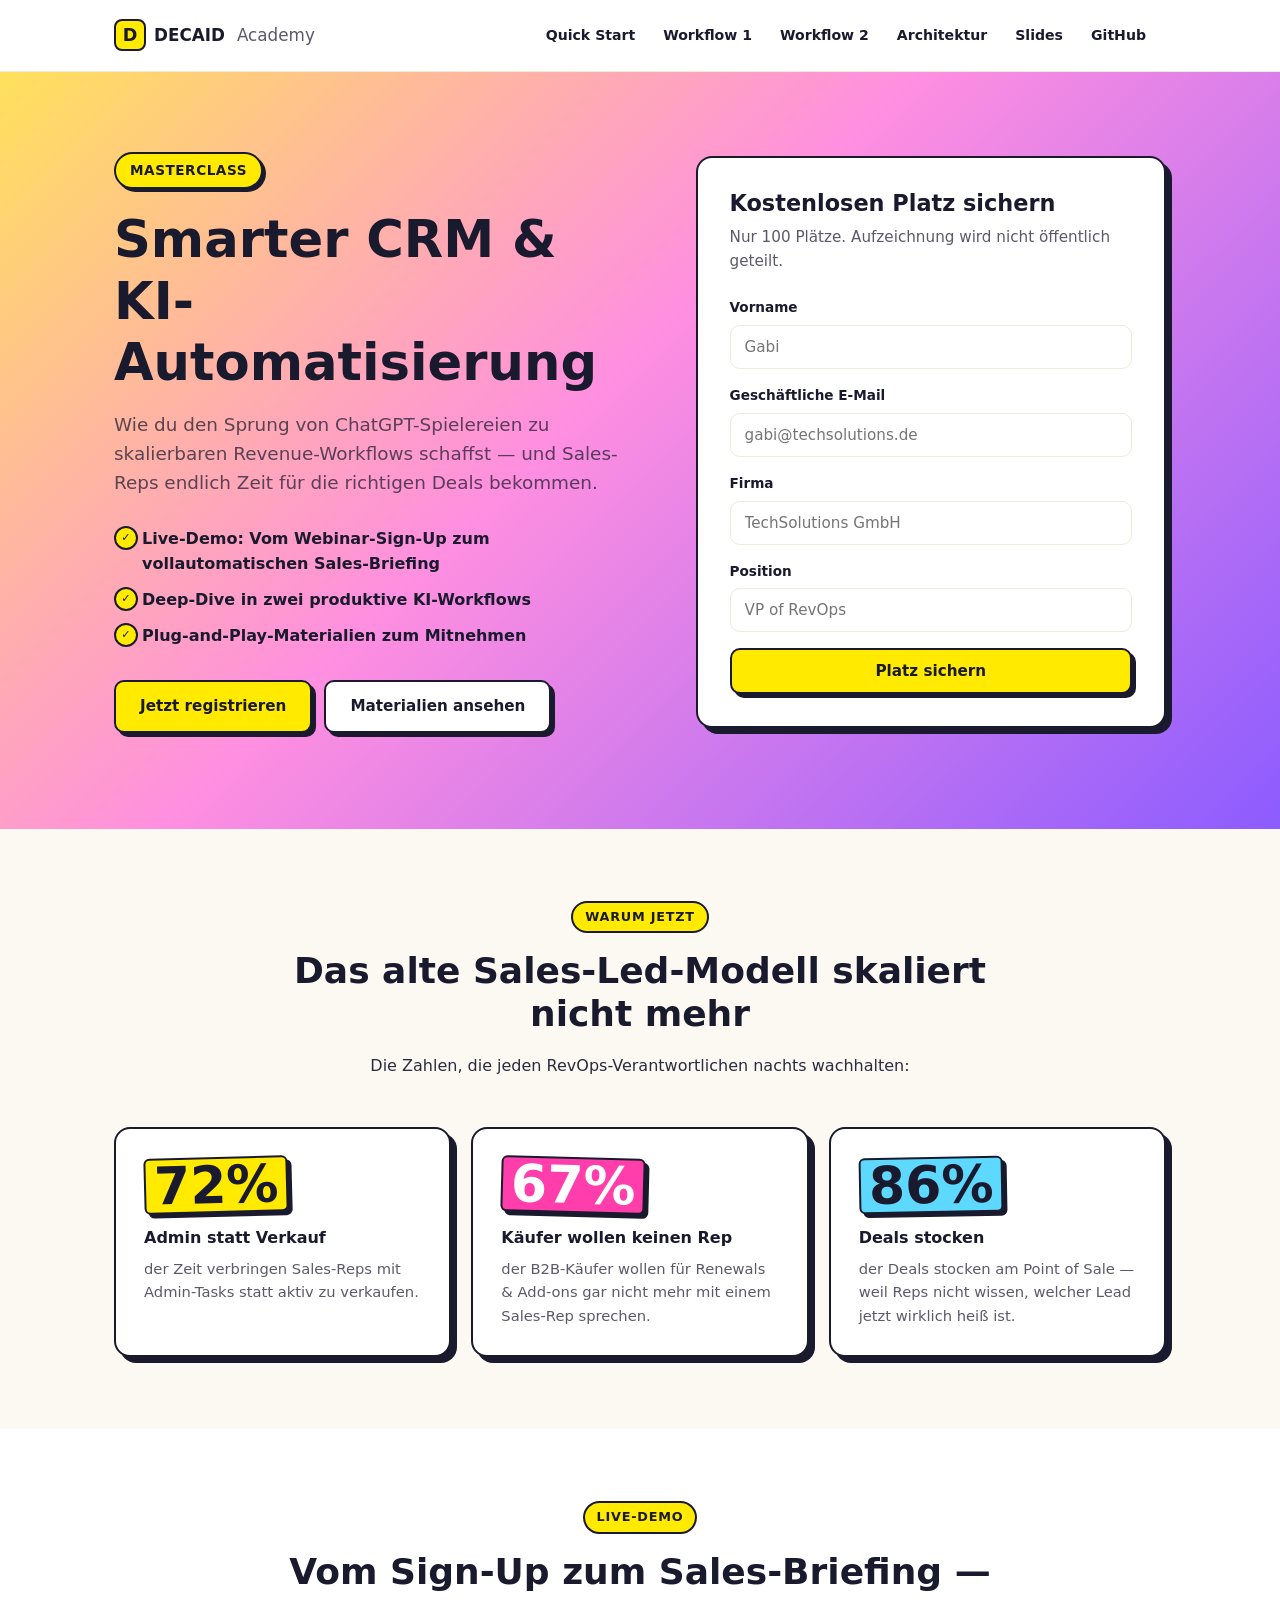
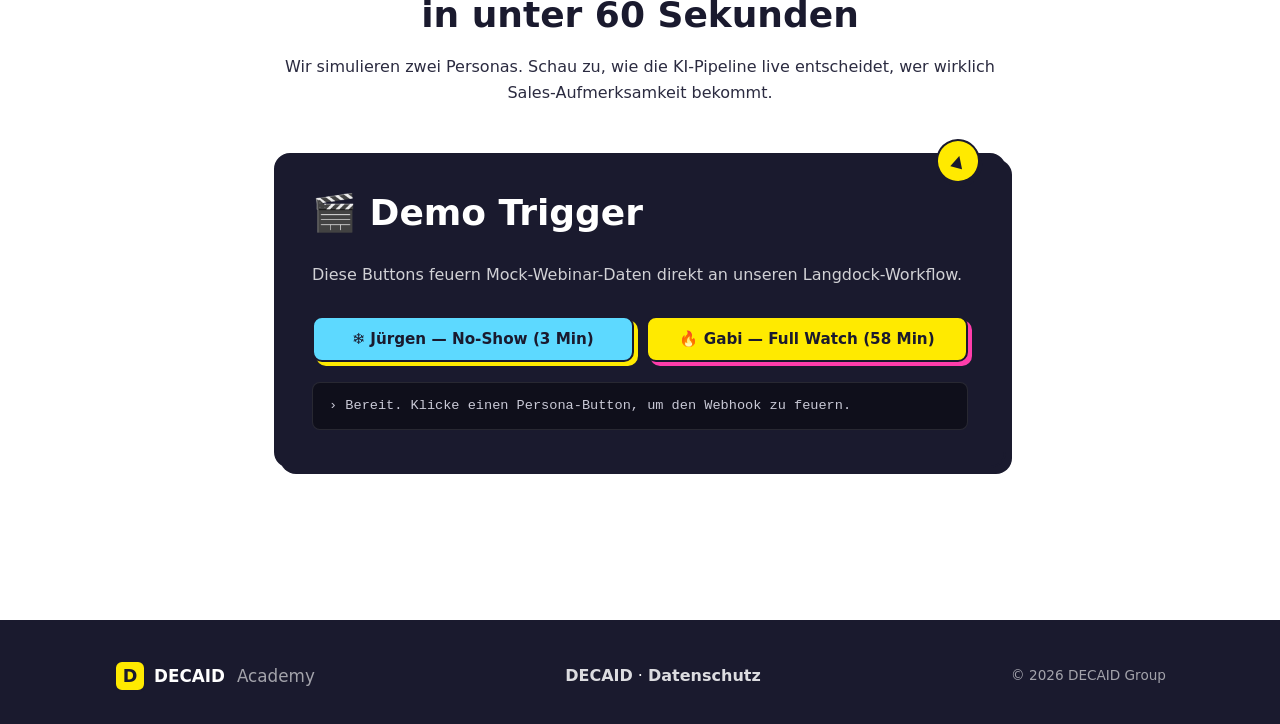
==== index.html @ 92600dfd "revert: simple alert() for registration buttons, drop modal Das aufgeblähte Demo-Disclaimer-Modal wa" ====
<!DOCTYPE html>
<html lang="de">
<head>
  <meta charset="UTF-8" />
  <meta name="viewport" content="width=device-width, initial-scale=1.0" />
  <title>Smarter CRM & KI-Automatisierung — Masterclass · DECAID Academy</title>
  <meta name="description" content="Live-Masterclass: Wie KI-gestützte CRM-Automatisierung Sales-Teams nur die wirklich qualifizierten Enterprise-Deals serviert — inklusive automatischer Deep-Research." />
  <link rel="icon" type="image/png" href="assets/logo.png" />
  <link rel="stylesheet" href="assets/styles.css" />
</head>
<body>

  <!-- ── Header ── -->
  <header class="site-header">
    <div class="container site-header__inner">
      <a href="#top" class="tenant-logo" style="text-decoration:none;">
        <div class="tenant-logo-icon">D</div>
        <span class="tenant-logo-text">DECAID</span>
        <span class="tenant-logo-accent">Academy</span>
      </a>

      <nav class="site-nav" aria-label="Materialien">
        <ul class="site-nav__list">
          <li><a href="materials/quick-start.html">Quick Start</a></li>
          <li><a href="materials/workflow1-lead-triage.html">Workflow 1</a></li>
          <li><a href="materials/workflow2-battle-cards.html">Workflow 2</a></li>
          <li><a href="materials/architecture.html">Architektur</a></li>
          <li><a href="slides/">Slides</a></li>
          <li><a href="https://github.com/floriandecaid/decaid-academy-masterclass-smart-crm-demo-florian-202605" target="_blank" rel="noopener">GitHub</a></li>
        </ul>
      </nav>

      <button class="site-nav__toggle" id="navToggle" aria-label="Menü öffnen" aria-expanded="false" aria-controls="mobileNav">
        <span></span><span></span><span></span>
      </button>
    </div>

    <div class="mobile-nav" id="mobileNav" aria-hidden="true">
      <ul>
        <li><a href="materials/quick-start.html">Quick Start</a></li>
        <li><a href="materials/workflow1-lead-triage.html">Workflow 1 — Web Research &amp; Routing</a></li>
        <li><a href="materials/workflow2-battle-cards.html">Workflow 2 — Battle Cards</a></li>
        <li><a href="materials/architecture.html">Architektur</a></li>
        <li><a href="slides/">Slides der Masterclass</a></li>
        <li><a href="https://github.com/floriandecaid/decaid-academy-masterclass-smart-crm-demo-florian-202605" target="_blank" rel="noopener">GitHub Repo</a></li>
      </ul>
    </div>
  </header>

  <a id="top"></a>

  <!-- ── Hero / Registration ── -->
  <section class="hero">
    <div class="container hero__inner">

      <div class="hero__content">
        <span class="hero__eyebrow">Masterclass</span>
        <h1 class="hero__title">Smarter CRM &amp; KI-Automatisierung</h1>
        <p class="hero__subtitle">
          Wie du den Sprung von ChatGPT-Spielereien zu skalierbaren Revenue-Workflows schaffst — und Sales-Reps endlich Zeit für die richtigen Deals bekommen.
        </p>
        <ul class="hero__bullets">
          <li>Live-Demo: Vom Webinar-Sign-Up zum vollautomatischen Sales-Briefing</li>
          <li>Deep-Dive in zwei produktive KI-Workflows</li>
          <li>Plug-and-Play-Materialien zum Mitnehmen</li>
        </ul>
        <div style="display:flex; gap:12px; flex-wrap:wrap;">
          <a href="#registration" class="btn btn--primary" id="heroRegisterBtn">Jetzt registrieren</a>
          <a href="materials/quick-start.html" class="btn btn--ghost">Materialien ansehen</a>
        </div>
      </div>

      <!-- ── Registration Form ── -->
      <div class="form-card" id="registration">
        <h2>Kostenlosen Platz sichern</h2>
        <p class="form-card__intro">Nur 100 Plätze. Aufzeichnung wird nicht öffentlich geteilt.</p>

        <form id="registrationForm" autocomplete="on" novalidate>
          <div class="form-row">
            <label for="firstname">Vorname</label>
            <input type="text" id="firstname" name="firstname" required placeholder="Gabi" />
          </div>
          <div class="form-row">
            <label for="email">Geschäftliche E-Mail</label>
            <input type="email" id="email" name="email" required placeholder="gabi@techsolutions.de" />
          </div>
          <div class="form-row">
            <label for="company_name">Firma</label>
            <input type="text" id="company_name" name="company_name" required placeholder="TechSolutions GmbH" />
          </div>
          <div class="form-row">
            <label for="jobtitle">Position</label>
            <input type="text" id="jobtitle" name="jobtitle" required placeholder="VP of RevOps" />
          </div>

          <button type="submit" class="btn btn--primary btn--block">Platz sichern</button>
        </form>
      </div>

    </div>
  </section>

  <!-- ── Stats / Pain Section ── -->
  <section class="section section--alt">
    <div class="container">
      <div class="section__title-block">
        <span class="section__eyebrow">Warum jetzt</span>
        <h2>Das alte Sales-Led-Modell skaliert nicht mehr</h2>
        <p>Die Zahlen, die jeden RevOps-Verantwortlichen nachts wachhalten:</p>
      </div>

      <div class="stat-grid">
        <div class="stat-card">
          <div class="stat-card__num">72%</div>
          <div class="stat-card__label">Admin statt Verkauf</div>
          <div class="stat-card__desc">der Zeit verbringen Sales-Reps mit Admin-Tasks statt aktiv zu verkaufen.</div>
        </div>
        <div class="stat-card">
          <div class="stat-card__num">67%</div>
          <div class="stat-card__label">Käufer wollen keinen Rep</div>
          <div class="stat-card__desc">der B2B-Käufer wollen für Renewals &amp; Add-ons gar nicht mehr mit einem Sales-Rep sprechen.</div>
        </div>
        <div class="stat-card">
          <div class="stat-card__num">86%</div>
          <div class="stat-card__label">Deals stocken</div>
          <div class="stat-card__desc">der Deals stocken am Point of Sale — weil Reps nicht wissen, welcher Lead jetzt wirklich heiß ist.</div>
        </div>
      </div>
    </div>
  </section>

  <!-- ── Demo Control Panel (für Bühne) ── -->
  <section class="section">
    <div class="container container--narrow">
      <div class="section__title-block">
        <span class="section__eyebrow">Live-Demo</span>
        <h2>Vom Sign-Up zum Sales-Briefing — in unter 60 Sekunden</h2>
        <p>Wir simulieren zwei Personas. Schau zu, wie die KI-Pipeline live entscheidet, wer wirklich Sales-Aufmerksamkeit bekommt.</p>
      </div>

      <div class="demo-panel" id="demoPanel">
        <h2>🎬 Demo Trigger</h2>
        <p>Diese Buttons feuern Mock-Webinar-Daten direkt an unseren Langdock-Workflow.</p>

        <div class="demo-panel__buttons">
          <button class="btn btn--demo-cold" data-persona="juergen" type="button">
            ❄️ Jürgen — No-Show (3 Min)
          </button>
          <button class="btn btn--demo-hot" data-persona="gabi" type="button">
            🔥 Gabi — Full Watch (58 Min)
          </button>
        </div>

        <div class="demo-status" id="demoStatus">› Bereit. Klicke einen Persona-Button, um den Webhook zu feuern.</div>
      </div>
    </div>
  </section>

  <!-- ── Footer ── -->
  <footer class="site-footer">
    <div class="container site-footer__inner">
      <div class="tenant-logo">
        <div class="tenant-logo-icon">D</div>
        <span class="tenant-logo-text" style="color:#fff;">DECAID</span>
        <span class="tenant-logo-accent" style="color:rgba(255,255,255,0.6);">Academy</span>
      </div>
      <div>
        <a href="https://decaid.ai" target="_blank" rel="noopener">DECAID</a> ·
        <a href="https://decaid.ai/datenschutz" target="_blank" rel="noopener">Datenschutz</a>
      </div>
      <div class="site-footer__legal">© 2026 DECAID Group</div>
    </div>
  </footer>

  <script>
    /* ── Mobile Nav Toggle ──────────────────────────────────── */
    (() => {
      const toggle = document.getElementById('navToggle');
      const drawer = document.getElementById('mobileNav');
      if (!toggle || !drawer) return;
      toggle.addEventListener('click', () => {
        const open = toggle.getAttribute('aria-expanded') === 'true';
        toggle.setAttribute('aria-expanded', String(!open));
        drawer.setAttribute('data-open', String(!open));
        drawer.setAttribute('aria-hidden', String(open));
      });
      drawer.querySelectorAll('a').forEach(a => a.addEventListener('click', () => {
        toggle.setAttribute('aria-expanded', 'false');
        drawer.setAttribute('data-open', 'false');
        drawer.setAttribute('aria-hidden', 'true');
      }));
    })();

    /* ────────────────────────────────────────────────────────────
     * Konfiguration — vor dem Webinar setzen.
     * ──────────────────────────────────────────────────────────── */
    const LANGDOCK_WEBHOOK_URL = "<YOUR_LANGDOCK_WEBHOOK_URL>";

    /* ────────────────────────────────────────────────────────────
     * Mock-Personas für die Live-Demo.
     * Bewusst fiktiv. Gerolsteiner als googlebare Demo-Firma.
     * ──────────────────────────────────────────────────────────── */
    /* Achtung: keine Revenue im Form-Submit. Das Webinar-Tool kennt nur
       Vorname/Email/Firma/Position + Watch-Time vom Streaming. Revenue,
       News und strategische Themen ergänzt die Web-Search-KI im Workflow. */
    const personas = {
      juergen: {
        event: "webinar_engagement_update",
        lead: {
          firstname: "Jürgen",
          lastname: "Müller",
          email: "juergen.mueller@kleinhandel-mueller.example",
          company_name: "Kleinhandel Müller GmbH",
          jobtitle: "Geschäftsführer",
          webinar_watch_time_minutes: 3
        }
      },
      gabi: {
        event: "webinar_engagement_update",
        lead: {
          firstname: "Gabi",
          lastname: "Schneider",
          email: "g.schneider@gerolsteiner.example",
          company_name: "Gerolsteiner Brunnen GmbH & Co. KG",
          jobtitle: "VP of RevOps",
          webinar_watch_time_minutes: 58
        }
      }
    };

    const statusEl = document.getElementById("demoStatus");

    function setStatus(text, variant) {
      const cls = variant ? ` class="${variant}"` : "";
      statusEl.innerHTML = `<span${cls}>${text}</span>`;
    }

    async function firePersona(personaKey) {
      const payload = personas[personaKey];
      if (!payload) return;

      if (LANGDOCK_WEBHOOK_URL.startsWith("<")) {
        setStatus(
          `⚠️  Kein Webhook konfiguriert.\n` +
          `Würde senden:\n${JSON.stringify(payload, null, 2)}`,
          "err"
        );
        return;
      }

      setStatus(`› Sende ${payload.lead.firstname} (${payload.lead.webinar_watch_time_minutes} Min) an Langdock…`, "info");

      try {
        const res = await fetch(LANGDOCK_WEBHOOK_URL, {
          method: "POST",
          headers: { "Content-Type": "application/json" },
          body: JSON.stringify(payload)
        });
        if (!res.ok) throw new Error(`HTTP ${res.status}`);
        setStatus(
          `✓ ${payload.lead.firstname} (${payload.lead.company_name}) erfolgreich gesendet.\n` +
          `Watch Time: ${payload.lead.webinar_watch_time_minutes} Min · Revenue & News holt die KI selbst\n` +
          `→ Langdock-Workflow läuft. E-Mail folgt in 20–60 Sek.`,
          "ok"
        );
      } catch (err) {
        setStatus(`✗ Fehler: ${err.message}`, "err");
      }
    }

    document.querySelectorAll("[data-persona]").forEach(btn => {
      btn.addEventListener("click", () => firePersona(btn.dataset.persona));
    });

    /* Registration: Demo-Hinweis. Beide Trigger ("Jetzt registrieren"
       im Hero + "Platz sichern" im Form) zeigen denselben Hinweis. */
    function showRegistrationDemoNotice(firstname) {
      alert(
        `Danke, ${firstname || "Friend"}!\n\n` +
        `Diese Seite ist die Demo-Landingpage für die DECAID Academy Masterclass.\n` +
        `In einer echten Implementation würden deine Daten jetzt direkt an Langdock fließen.`
      );
    }

    document.getElementById("heroRegisterBtn").addEventListener("click", (e) => {
      e.preventDefault();
      showRegistrationDemoNotice();
    });

    document.getElementById("registrationForm").addEventListener("submit", (e) => {
      e.preventDefault();
      const data = Object.fromEntries(new FormData(e.target).entries());
      showRegistrationDemoNotice(data.firstname);
    });
  </script>

</body>
</html>
---- assets/styles.css ----
/* DECAID Academy — shared styles for landing, slides, materials */

:root {
  /* DECAID Academy — yellow-led, retro-pop palette */
  --decaid-primary: #FFEA00;            /* Academy yellow */
  --decaid-primary-hover: #E6D200;
  --decaid-primary-ink: #1A1A2E;        /* Text auf Gelb (Gelb darf nie auf Weiß stehen ohne Outline!) */
  --decaid-primary-light: #FFFAD1;
  --decaid-accent-magenta: #FF3DAB;
  --decaid-accent-violet:  #8C5CFF;
  --decaid-accent-cyan:    #5DD9FF;
  --decaid-ink: #1A1A2E;
  --decaid-ink-body: #2B2B40;
  --decaid-ink-muted: rgba(26, 26, 46, 0.72);
  --decaid-surface: #FFFFFF;
  --decaid-surface-alt: #FBF9F2;        /* leicht warm getönt, statt blau-grau */
  --decaid-border: #EEEAD8;
  --decaid-footer-bg: #1A1A2E;
  --decaid-footer-text: #FFFFFF;
  --decaid-hero-grad: linear-gradient(135deg, #FFE15B 0%, #FF8FE0 45%, #8C5CFF 100%);
  --decaid-radius-card: 16px;
  --decaid-radius-button: 10px;
  --decaid-shadow-card: 0 4px 24px rgba(26, 26, 46, 0.08);
  --decaid-shadow-elevated: 0 12px 32px rgba(26, 26, 46, 0.18);
  --decaid-shadow-pop: 6px 6px 0 var(--decaid-ink); /* harte 90s-Kante */
}

@import url('https://api.fontshare.com/v2/css?f[]=satoshi@400,500,600,700,900&display=swap');
@import url('https://fonts.googleapis.com/css2?family=Lato:wght@400;700&display=swap');

* { box-sizing: border-box; }

html {
  scroll-behavior: smooth;
  scroll-padding-top: 88px; /* sticky header höhe + Puffer */
}
html, body {
  margin: 0;
  padding: 0;
  font-family: 'Lato', system-ui, sans-serif;
  color: var(--decaid-ink-body);
  background: var(--decaid-surface);
  -webkit-font-smoothing: antialiased;
  -moz-osx-font-smoothing: grayscale;
  line-height: 1.6;
}

h1, h2, h3, h4, h5, h6 {
  font-family: 'Satoshi', system-ui, sans-serif;
  color: var(--decaid-ink);
  font-weight: 700;
  line-height: 1.2;
  margin: 0 0 0.5em;
}

h1 { font-size: clamp(2rem, 4vw, 3.25rem); font-weight: 900; }
h2 { font-size: clamp(1.5rem, 3vw, 2.25rem); }
h3 { font-size: clamp(1.15rem, 2vw, 1.5rem); }

a { color: var(--decaid-accent-violet); text-decoration: none; font-weight: 600; }
a:hover { color: var(--decaid-accent-magenta); text-decoration: underline; }

p { margin: 0 0 1em; }

code, pre {
  font-family: 'JetBrains Mono', 'SF Mono', Menlo, Consolas, monospace;
  background: var(--decaid-surface-alt);
  border-radius: 8px;
}
code { padding: 2px 6px; font-size: 0.92em; color: var(--decaid-accent-magenta); }
pre { padding: 16px 20px; overflow-x: auto; line-height: 1.5; font-size: 0.9rem; }
pre code { background: transparent; padding: 0; color: inherit; }

/* ── Layout helpers ── */
.container {
  max-width: 1100px;
  margin: 0 auto;
  padding: 0 24px;
}
.container--narrow { max-width: 780px; }

/* ── Header ── */
.site-header {
  background: var(--decaid-surface);
  border-bottom: 1px solid var(--decaid-border);
  padding: 16px 0;
  position: sticky;
  top: 0;
  z-index: 50;
}
.site-header__inner {
  display: flex;
  align-items: center;
  justify-content: space-between;
}
.tenant-logo {
  display: flex;
  align-items: center;
  gap: 8px;
  font-family: 'Satoshi', system-ui, sans-serif;
}
.tenant-logo-icon {
  width: 32px;
  height: 32px;
  border-radius: 8px;
  background: var(--decaid-primary);
  color: var(--decaid-primary-ink);
  border: 2px solid var(--decaid-ink);
  display: flex;
  align-items: center;
  justify-content: center;
  font-weight: 900;
  font-size: 1.1rem;
}
.tenant-logo-text {
  font-weight: 900;
  color: var(--decaid-ink);
  font-size: 1.05rem;
}
.tenant-logo-accent {
  font-weight: 500;
  color: var(--decaid-ink-muted);
  font-size: 1.05rem;
  margin-left: 4px;
}
.header-meta {
  font-size: 0.875rem;
  color: var(--decaid-ink-muted);
}

/* ── Nav (Desktop) ── */
.site-nav {
  margin-left: auto;
  margin-right: 8px;
}
.site-nav__list {
  display: flex;
  gap: 4px;
  list-style: none;
  padding: 0;
  margin: 0;
}
.site-nav__list a {
  display: inline-block;
  padding: 8px 12px;
  font-family: 'Satoshi', system-ui, sans-serif;
  font-weight: 700;
  font-size: 0.88rem;
  color: var(--decaid-ink);
  border-radius: 8px;
  text-decoration: none;
  transition: background 0.15s, color 0.15s;
}
.site-nav__list a:hover {
  background: var(--decaid-primary);
  color: var(--decaid-primary-ink);
  text-decoration: none;
}

/* Hamburger Toggle (mobile only) */
.site-nav__toggle {
  display: none;
  width: 44px;
  height: 44px;
  background: var(--decaid-primary);
  border: 2px solid var(--decaid-ink);
  border-radius: 8px;
  cursor: pointer;
  padding: 0;
  flex-direction: column;
  align-items: center;
  justify-content: center;
  gap: 4px;
  margin-left: auto;
  box-shadow: 3px 3px 0 var(--decaid-ink);
}
.site-nav__toggle span {
  display: block;
  width: 20px;
  height: 2.5px;
  background: var(--decaid-primary-ink);
  border-radius: 2px;
  transition: transform 0.2s, opacity 0.2s;
}
.site-nav__toggle[aria-expanded="true"] span:nth-child(1) {
  transform: translateY(6.5px) rotate(45deg);
}
.site-nav__toggle[aria-expanded="true"] span:nth-child(2) {
  opacity: 0;
}
.site-nav__toggle[aria-expanded="true"] span:nth-child(3) {
  transform: translateY(-6.5px) rotate(-45deg);
}

/* Mobile Nav Drawer */
.mobile-nav {
  display: none;
  background: var(--decaid-surface);
  border-top: 2px solid var(--decaid-ink);
  border-bottom: 2px solid var(--decaid-ink);
  padding: 12px 0;
}
.mobile-nav[data-open="true"] { display: block; }
.mobile-nav ul {
  list-style: none;
  padding: 0 24px;
  margin: 0;
  display: grid;
  gap: 4px;
}
.mobile-nav a {
  display: block;
  padding: 14px 16px;
  font-family: 'Satoshi', system-ui, sans-serif;
  font-weight: 700;
  font-size: 1rem;
  color: var(--decaid-ink);
  text-decoration: none;
  border-radius: 8px;
  border: 2px solid transparent;
}
.mobile-nav a:hover {
  background: var(--decaid-primary);
  color: var(--decaid-primary-ink);
  border-color: var(--decaid-ink);
  text-decoration: none;
}

/* Responsive: hide desktop nav, show hamburger on small screens */
@media (max-width: 880px) {
  .site-nav { display: none; }
  .site-nav__toggle { display: flex; }
  .header-meta { display: none; }
}

/* ── Hero ── */
.hero {
  background: var(--decaid-hero-grad);
  padding: 80px 0 96px;
  position: relative;
  overflow: hidden;
}
.hero__inner {
  display: grid;
  grid-template-columns: 1.1fr 1fr;
  gap: 64px;
  align-items: center;
}
@media (max-width: 880px) {
  .hero__inner { grid-template-columns: 1fr; gap: 40px; }
  .hero { padding: 56px 0 64px; }
}
.hero__eyebrow {
  display: inline-block;
  padding: 6px 14px;
  background: var(--decaid-primary);
  color: var(--decaid-primary-ink);
  border: 2px solid var(--decaid-ink);
  border-radius: 999px;
  font-weight: 800;
  font-size: 0.85rem;
  letter-spacing: 0.04em;
  margin-bottom: 20px;
  text-transform: uppercase;
  box-shadow: 3px 3px 0 var(--decaid-ink);
}
.hero__title { color: var(--decaid-ink); margin-bottom: 16px; }
.hero__subtitle {
  font-size: 1.15rem;
  color: var(--decaid-ink-muted);
  margin-bottom: 28px;
  max-width: 520px;
}
.hero__bullets {
  list-style: none;
  padding: 0;
  margin: 0 0 32px;
  display: grid;
  gap: 10px;
}
.hero__bullets li {
  padding-left: 28px;
  position: relative;
  color: var(--decaid-ink);
  font-weight: 600;
}
.hero__bullets li::before {
  content: "✓";
  position: absolute;
  left: 0;
  top: 0;
  width: 20px;
  height: 20px;
  background: var(--decaid-primary);
  color: var(--decaid-primary-ink);
  border: 2px solid var(--decaid-ink);
  border-radius: 50%;
  font-size: 0.7rem;
  display: flex;
  align-items: center;
  justify-content: center;
  font-weight: 900;
}

/* ── Form Card ── */
.form-card {
  background: var(--decaid-surface);
  border-radius: var(--decaid-radius-card);
  box-shadow: var(--decaid-shadow-pop);
  padding: 32px;
  border: 2.5px solid var(--decaid-ink);
}
.form-card h2 {
  font-size: 1.4rem;
  margin-bottom: 8px;
}
.form-card__intro {
  color: var(--decaid-ink-muted);
  font-size: 0.95rem;
  margin-bottom: 24px;
}
.form-row {
  display: flex;
  flex-direction: column;
  gap: 6px;
  margin-bottom: 16px;
}
.form-row label {
  font-weight: 700;
  font-size: 0.85rem;
  color: var(--decaid-ink);
}
.form-row input,
.form-row select {
  padding: 12px 14px;
  border: 1.5px solid var(--decaid-border);
  border-radius: var(--decaid-radius-button);
  font-family: inherit;
  font-size: 0.95rem;
  background: var(--decaid-surface);
  transition: border-color 0.15s, box-shadow 0.15s;
}
.form-row input:focus,
.form-row select:focus {
  outline: none;
  border-color: var(--decaid-ink);
  box-shadow: 0 0 0 3px var(--decaid-primary);
}

/* ── Buttons ── */
.btn {
  display: inline-flex;
  align-items: center;
  justify-content: center;
  gap: 8px;
  padding: 12px 24px;
  border-radius: var(--decaid-radius-button);
  font-family: 'Satoshi', system-ui, sans-serif;
  font-weight: 700;
  font-size: 0.95rem;
  border: none;
  cursor: pointer;
  text-decoration: none;
  transition: background 0.15s, transform 0.1s, box-shadow 0.15s;
}
.btn--primary {
  background: var(--decaid-primary);
  color: var(--decaid-primary-ink);
  border: 2px solid var(--decaid-ink);
  box-shadow: 4px 4px 0 var(--decaid-ink);
}
.btn--primary:hover {
  background: var(--decaid-primary-hover);
  color: var(--decaid-primary-ink);
  transform: translate(-1px, -1px);
  box-shadow: 5px 5px 0 var(--decaid-ink);
}
.btn--ghost {
  background: var(--decaid-surface);
  color: var(--decaid-ink);
  border: 2px solid var(--decaid-ink);
  box-shadow: 4px 4px 0 var(--decaid-ink);
}
.btn--ghost:hover {
  background: var(--decaid-primary-light);
  color: var(--decaid-ink);
  transform: translate(-1px, -1px);
  box-shadow: 5px 5px 0 var(--decaid-ink);
}
.btn--block { width: 100%; }
.btn:active { transform: translateY(1px); }

/* ── Sections ── */
section.section {
  padding: 72px 0;
}
section.section--alt {
  background: var(--decaid-surface-alt);
}
.section__title-block {
  text-align: center;
  max-width: 720px;
  margin: 0 auto 48px;
}
.section__eyebrow {
  display: inline-block;
  background: var(--decaid-primary);
  color: var(--decaid-primary-ink);
  border: 2px solid var(--decaid-ink);
  padding: 4px 12px;
  border-radius: 999px;
  font-weight: 800;
  font-size: 0.8rem;
  letter-spacing: 0.06em;
  text-transform: uppercase;
  margin-bottom: 16px;
}

/* ── Stat cards ── */
.stat-grid {
  display: grid;
  grid-template-columns: repeat(3, 1fr);
  gap: 20px;
}
@media (max-width: 880px) { .stat-grid { grid-template-columns: 1fr; } }
.stat-card {
  background: var(--decaid-surface);
  border-radius: var(--decaid-radius-card);
  padding: 28px;
  border: 2.5px solid var(--decaid-ink);
  box-shadow: var(--decaid-shadow-pop);
  transition: transform 0.15s, box-shadow 0.15s;
}
.stat-card:hover {
  transform: translate(-2px, -2px);
  box-shadow: 8px 8px 0 var(--decaid-ink);
}
.stat-card__num {
  font-family: 'Satoshi', system-ui, sans-serif;
  font-weight: 900;
  font-size: 3.25rem;
  line-height: 1;
  margin-bottom: 12px;
  display: inline-block;
  padding: 0 8px;
  background: var(--decaid-primary);
  border: 2.5px solid var(--decaid-ink);
  border-radius: 6px;
  color: var(--decaid-primary-ink);
  box-shadow: 4px 4px 0 var(--decaid-ink);
  transform: rotate(-1.5deg);
}
.stat-card:nth-child(2) .stat-card__num { background: var(--decaid-accent-magenta); color: #fff; transform: rotate(1.5deg); }
.stat-card:nth-child(3) .stat-card__num { background: var(--decaid-accent-cyan); color: var(--decaid-ink); transform: rotate(-1deg); }
.stat-card__label {
  font-weight: 800;
  color: var(--decaid-ink);
  margin-bottom: 6px;
}
.stat-card__desc {
  color: var(--decaid-ink-muted);
  font-size: 0.92rem;
}

/* ── Demo control panel (live demo trigger) ── */
.demo-panel {
  background: var(--decaid-ink);
  color: var(--decaid-footer-text);
  border-radius: var(--decaid-radius-card);
  padding: 36px;
  display: grid;
  gap: 20px;
  border: 2.5px solid var(--decaid-ink);
  box-shadow: var(--decaid-shadow-pop);
  position: relative;
}
.demo-panel::before {
  content: "▲";
  position: absolute;
  top: -16px;
  right: 24px;
  background: var(--decaid-primary);
  color: var(--decaid-primary-ink);
  border: 2.5px solid var(--decaid-ink);
  width: 40px;
  height: 40px;
  border-radius: 50%;
  display: flex;
  align-items: center;
  justify-content: center;
  font-weight: 900;
  transform: rotate(15deg);
  box-shadow: 3px 3px 0 var(--decaid-primary-ink);
}
.demo-panel h2 { color: #fff; margin-bottom: 8px; }
.demo-panel p { color: rgba(255,255,255,0.8); margin-bottom: 0; }
.demo-panel__buttons {
  display: grid;
  grid-template-columns: 1fr 1fr;
  gap: 12px;
  margin-top: 8px;
}
@media (max-width: 720px) { .demo-panel__buttons { grid-template-columns: 1fr; } }
.btn--demo-cold {
  background: var(--decaid-accent-cyan);
  color: var(--decaid-ink);
  border: 2px solid var(--decaid-ink);
  box-shadow: 4px 4px 0 var(--decaid-primary);
}
.btn--demo-cold:hover { background: #7DE2FF; color: var(--decaid-ink); transform: translate(-1px, -1px); box-shadow: 5px 5px 0 var(--decaid-primary); }
.btn--demo-hot {
  background: var(--decaid-primary);
  color: var(--decaid-primary-ink);
  border: 2px solid var(--decaid-ink);
  box-shadow: 4px 4px 0 var(--decaid-accent-magenta);
}
.btn--demo-hot:hover { background: var(--decaid-primary-hover); transform: translate(-1px, -1px); box-shadow: 5px 5px 0 var(--decaid-accent-magenta); }

.demo-status {
  font-family: 'JetBrains Mono', monospace;
  font-size: 0.85rem;
  background: rgba(0,0,0,0.4);
  padding: 12px 16px;
  border-radius: 8px;
  border: 1px solid rgba(255,255,255,0.1);
  min-height: 48px;
  white-space: pre-wrap;
  color: #c9c9d6;
}
.demo-status .ok { color: #6EE7A7; }
.demo-status .err { color: #FCA5A5; }
.demo-status .info { color: #A5B4FC; }

/* ── Footer ── */
.site-footer {
  background: var(--decaid-footer-bg);
  color: var(--decaid-footer-text);
  padding: 40px 0 32px;
  margin-top: 80px;
}
.site-footer__inner {
  display: flex;
  flex-wrap: wrap;
  gap: 24px;
  justify-content: space-between;
  align-items: center;
}
.site-footer a { color: rgba(255,255,255,0.85); }
.site-footer a:hover { color: #fff; }
.site-footer__legal {
  font-size: 0.85rem;
  color: rgba(255,255,255,0.6);
}

/* ── Material pages (workflow docs) ── */
.material-body {
  background: var(--decaid-surface-alt);
  min-height: 100vh;
}
.material-body article {
  background: var(--decaid-surface);
  max-width: 860px;
  margin: 32px auto;
  padding: 48px 56px;
  border-radius: var(--decaid-radius-card);
  box-shadow: var(--decaid-shadow-card);
}
@media (max-width: 720px) {
  .material-body article { padding: 32px 24px; margin: 16px; }
}
.material-body article h1 { margin-bottom: 8px; }
.material-body .doc-meta {
  color: var(--decaid-ink-muted);
  font-size: 0.9rem;
  margin-bottom: 32px;
  padding-bottom: 16px;
  border-bottom: 1px solid var(--decaid-border);
}
.material-body article h2 {
  margin-top: 40px;
  padding-top: 8px;
}
.material-body article ul, .material-body article ol { padding-left: 24px; }
.material-body article li { margin-bottom: 6px; }

.callout {
  border-left: 6px solid var(--decaid-accent-magenta);
  background: var(--decaid-primary-light);
  padding: 16px 20px;
  border-radius: 0 8px 8px 0;
  margin: 20px 0;
}
.callout--warn {
  border-color: var(--decaid-accent-violet);
  background: #F1ECFF;
}
.callout strong { color: var(--decaid-ink); }

table.spec {
  width: 100%;
  border-collapse: collapse;
  margin: 20px 0;
  font-size: 0.92rem;
}
table.spec th, table.spec td {
  padding: 10px 14px;
  text-align: left;
  border-bottom: 1px solid var(--decaid-border);
}
table.spec th {
  background: var(--decaid-surface-alt);
  font-weight: 700;
  color: var(--decaid-ink);
}
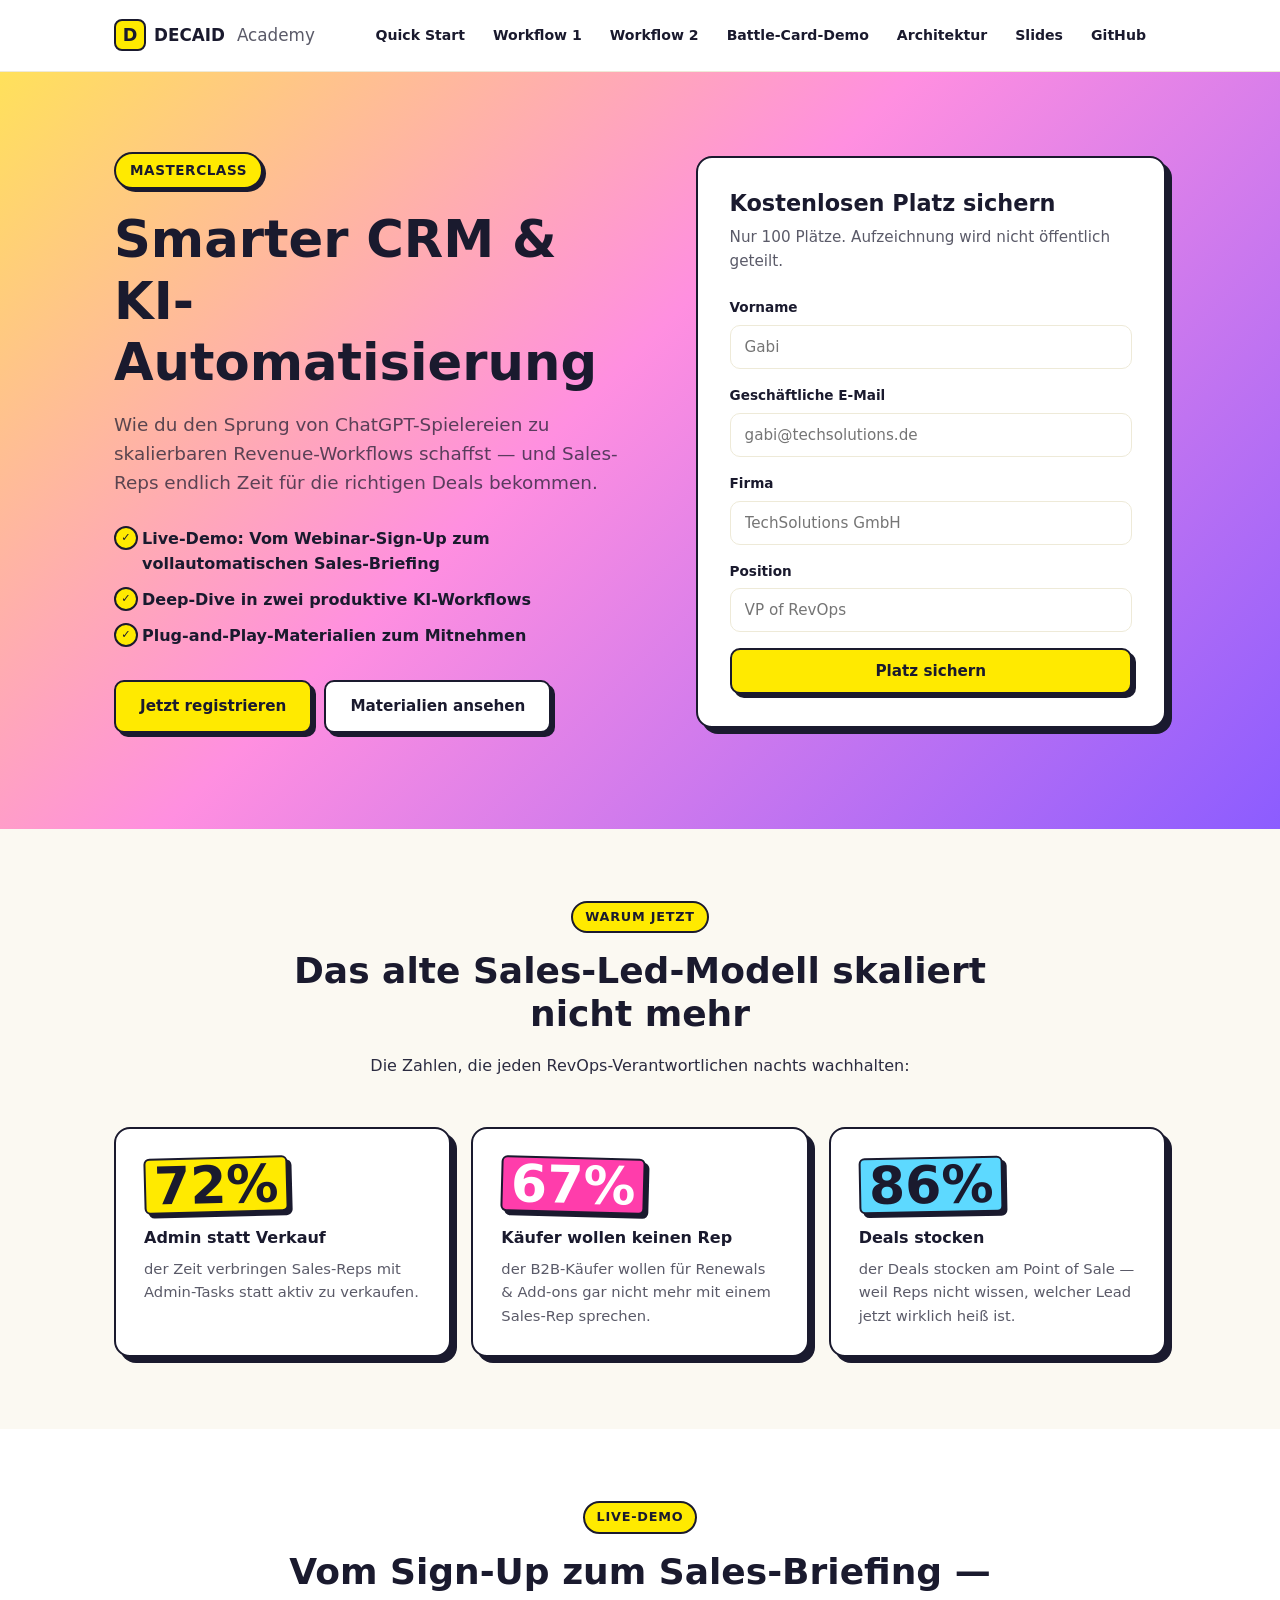
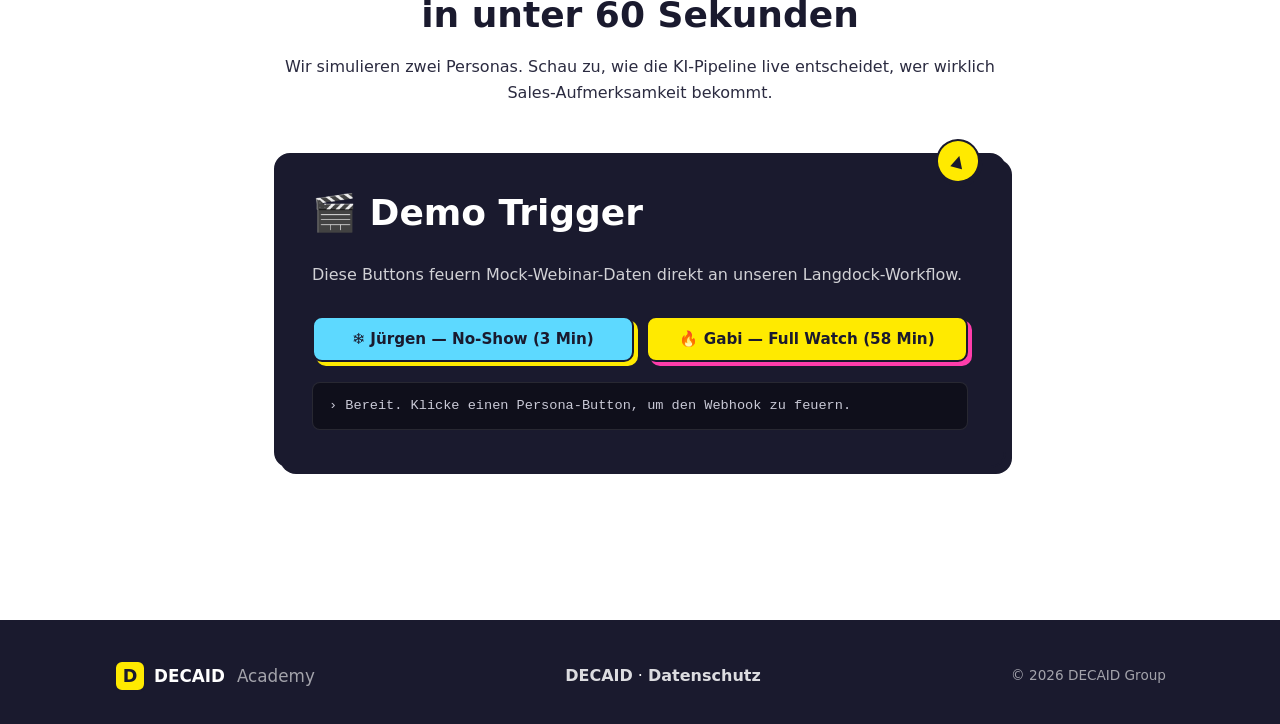
==== commit e9e33289: "feat(battle-cards): dedicated demo page for Workflow 2 trigger Eigene Page /battle-cards.html mit zw" ====
--- a/index.html
+++ b/index.html
@@ -24,6 +24,7 @@
           <li><a href="materials/quick-start.html">Quick Start</a></li>
           <li><a href="materials/workflow1-lead-triage.html">Workflow 1</a></li>
           <li><a href="materials/workflow2-battle-cards.html">Workflow 2</a></li>
+          <li><a href="battle-cards.html">Battle-Card-Demo</a></li>
           <li><a href="materials/architecture.html">Architektur</a></li>
           <li><a href="slides/">Slides</a></li>
           <li><a href="https://github.com/floriandecaid/decaid-academy-masterclass-smart-crm-demo-florian-202605" target="_blank" rel="noopener">GitHub</a></li>
@@ -40,6 +41,7 @@
         <li><a href="materials/quick-start.html">Quick Start</a></li>
         <li><a href="materials/workflow1-lead-triage.html">Workflow 1 — Web Research &amp; Routing</a></li>
         <li><a href="materials/workflow2-battle-cards.html">Workflow 2 — Battle Cards</a></li>
+        <li><a href="battle-cards.html">Battle-Card-Demo</a></li>
         <li><a href="materials/architecture.html">Architektur</a></li>
         <li><a href="slides/">Slides der Masterclass</a></li>
         <li><a href="https://github.com/floriandecaid/decaid-academy-masterclass-smart-crm-demo-florian-202605" target="_blank" rel="noopener">GitHub Repo</a></li>
@@ -192,9 +194,10 @@
     })();
 
     /* ────────────────────────────────────────────────────────────
-     * Konfiguration — vor dem Webinar setzen.
+     * Konfiguration — Webhook für die Live-Demo der Masterclass.
+     * Wenn du das Repo forkst: Webhook hier durch deinen ersetzen.
      * ──────────────────────────────────────────────────────────── */
-    const LANGDOCK_WEBHOOK_URL = "<YOUR_LANGDOCK_WEBHOOK_URL>";
+    const LANGDOCK_WEBHOOK_URL = "https://app.langdock.com/api/hooks/workflows/c2ac7fd1-380e-4a86-94d4-c3d517958095";
 
     /* ────────────────────────────────────────────────────────────
      * Mock-Personas für die Live-Demo.
@@ -208,10 +211,10 @@
         event: "webinar_engagement_update",
         lead: {
           firstname: "Jürgen",
-          lastname: "Müller",
-          email: "juergen.mueller@kleinhandel-mueller.example",
-          company_name: "Kleinhandel Müller GmbH",
-          jobtitle: "Geschäftsführer",
+          lastname: "Maier",
+          email: "j.maier@fritz-kola.example",
+          company_name: "fritz-kola GmbH",
+          jobtitle: "Head of Marketing",
           webinar_watch_time_minutes: 3
         }
       },
@@ -250,21 +253,26 @@
 
       setStatus(`› Sende ${payload.lead.firstname} (${payload.lead.webinar_watch_time_minutes} Min) an Langdock…`, "info");
 
+      /* Hinweis: Langdocks Webhook unterstützt keinen CORS für Browser-Fetches.
+         Wir nutzen `mode: "no-cors"` — der Request geht raus und triggert den
+         Workflow, aber wir können die Response nicht lesen.
+         Erfolgs-Bestätigung gibt's also nicht via HTTP-Status, sondern indirekt:
+         schau in den Drive-Ordner, dort erscheint das Briefing-Doc. */
       try {
-        const res = await fetch(LANGDOCK_WEBHOOK_URL, {
+        await fetch(LANGDOCK_WEBHOOK_URL, {
           method: "POST",
+          mode: "no-cors",
           headers: { "Content-Type": "application/json" },
           body: JSON.stringify(payload)
         });
-        if (!res.ok) throw new Error(`HTTP ${res.status}`);
         setStatus(
-          `✓ ${payload.lead.firstname} (${payload.lead.company_name}) erfolgreich gesendet.\n` +
-          `Watch Time: ${payload.lead.webinar_watch_time_minutes} Min · Revenue & News holt die KI selbst\n` +
-          `→ Langdock-Workflow läuft. E-Mail folgt in 20–60 Sek.`,
+          `✓ ${payload.lead.firstname} (${payload.lead.company_name}) gesendet.\n` +
+          `Watch Time: ${payload.lead.webinar_watch_time_minutes} Min · Revenue & News holt die KI selbst.\n` +
+          `→ Schau in deinen Drive-Ordner — Briefing-Doc folgt in 20–60 Sek.`,
           "ok"
         );
       } catch (err) {
-        setStatus(`✗ Fehler: ${err.message}`, "err");
+        setStatus(`✗ Fehler beim Senden: ${err.message}`, "err");
       }
     }
 
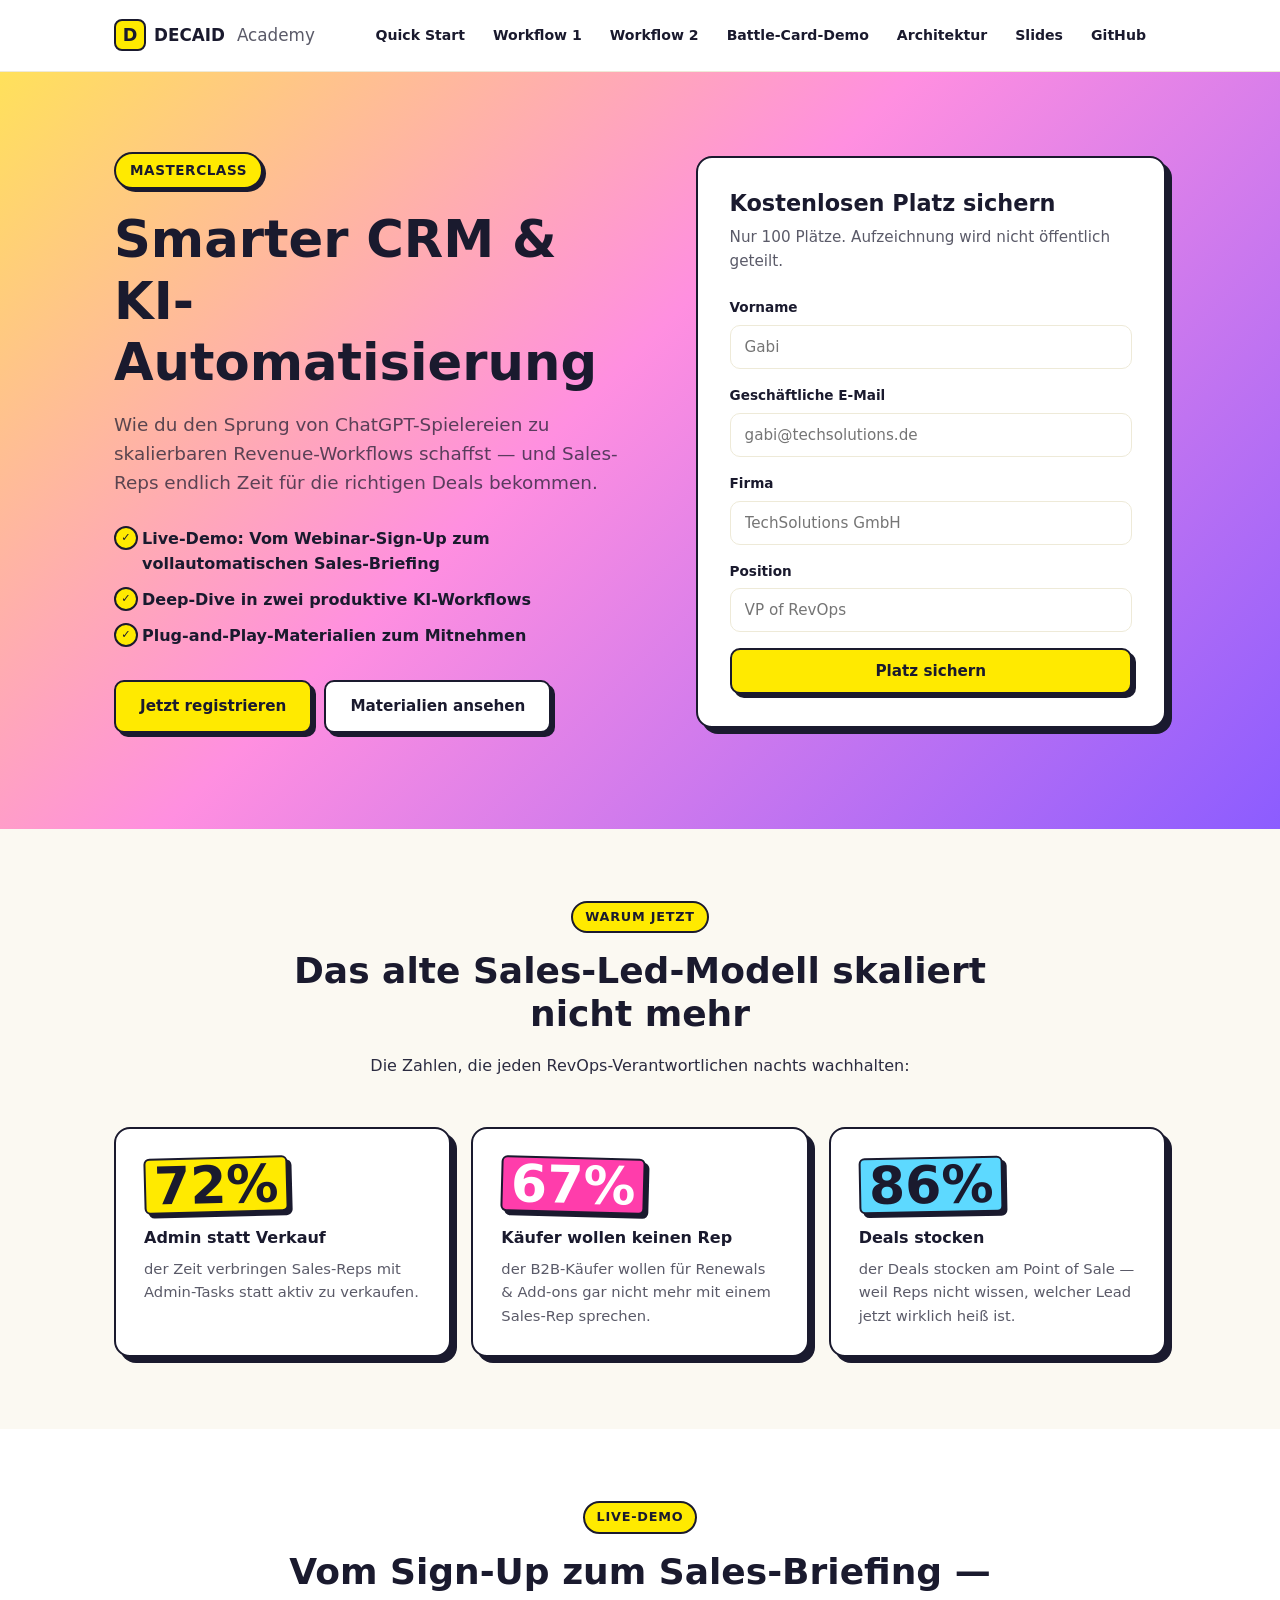
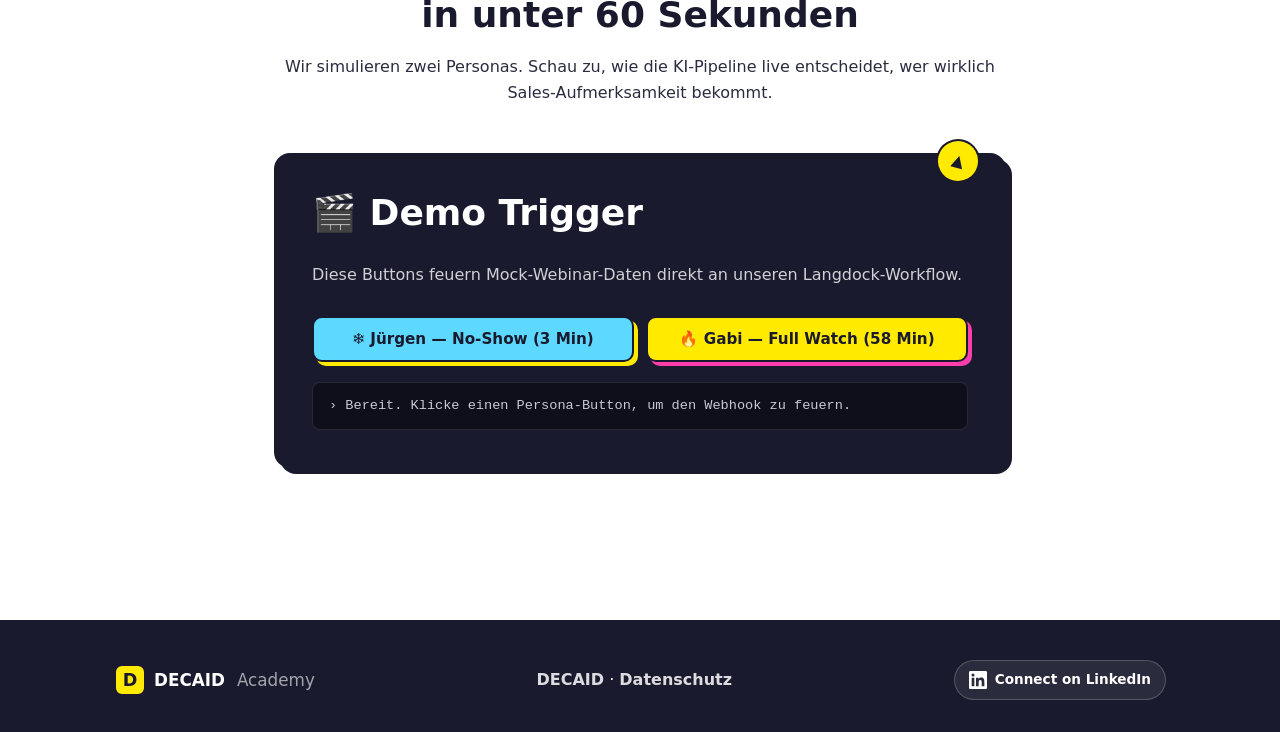
==== commit 8d40b85e: "feat(footer): replace copyright with LinkedIn connect button Im Footer steht jetzt ein "Connect on L" ====
--- a/index.html
+++ b/index.html
@@ -170,7 +170,10 @@
         <a href="https://decaid.ai" target="_blank" rel="noopener">DECAID</a> ·
         <a href="https://decaid.ai/datenschutz" target="_blank" rel="noopener">Datenschutz</a>
       </div>
-      <div class="site-footer__legal">© 2026 DECAID Group</div>
+      <a href="https://www.linkedin.com/in/florian-langer/" target="_blank" rel="noopener" class="site-footer__connect" aria-label="Connect with Florian Langer on LinkedIn">
+        <svg viewBox="0 0 24 24" fill="currentColor" aria-hidden="true"><path d="M20.45 20.45h-3.55v-5.57c0-1.33-.03-3.04-1.86-3.04-1.86 0-2.14 1.45-2.14 2.95v5.66H9.35V9h3.41v1.56h.05c.48-.9 1.64-1.86 3.38-1.86 3.61 0 4.27 2.38 4.27 5.47v6.28zM5.34 7.43a2.06 2.06 0 1 1 0-4.13 2.06 2.06 0 0 1 0 4.13zM7.12 20.45H3.56V9h3.56v11.45zM22.23 0H1.77C.79 0 0 .77 0 1.72v20.56C0 23.23.79 24 1.77 24h20.46C23.21 24 24 23.23 24 22.28V1.72C24 .77 23.21 0 22.23 0z"/></svg>
+        Connect on LinkedIn
+      </a>
     </div>
   </footer>
 
--- a/assets/styles.css
+++ b/assets/styles.css
@@ -551,6 +551,32 @@
   font-size: 0.85rem;
   color: rgba(255,255,255,0.6);
 }
+.site-footer__connect {
+  display: inline-flex;
+  align-items: center;
+  gap: 8px;
+  padding: 8px 14px;
+  background: rgba(255,255,255,0.08);
+  border: 1.5px solid rgba(255,255,255,0.2);
+  border-radius: 999px;
+  color: #fff !important;
+  font-family: 'Satoshi', system-ui, sans-serif;
+  font-weight: 700;
+  font-size: 0.85rem;
+  text-decoration: none;
+  transition: background 0.15s, border-color 0.15s, transform 0.1s;
+}
+.site-footer__connect:hover {
+  background: var(--decaid-primary);
+  border-color: var(--decaid-primary);
+  color: var(--decaid-primary-ink) !important;
+  text-decoration: none;
+}
+.site-footer__connect svg {
+  width: 18px;
+  height: 18px;
+  flex-shrink: 0;
+}
 
 /* ── Material pages (workflow docs) ── */
 .material-body {
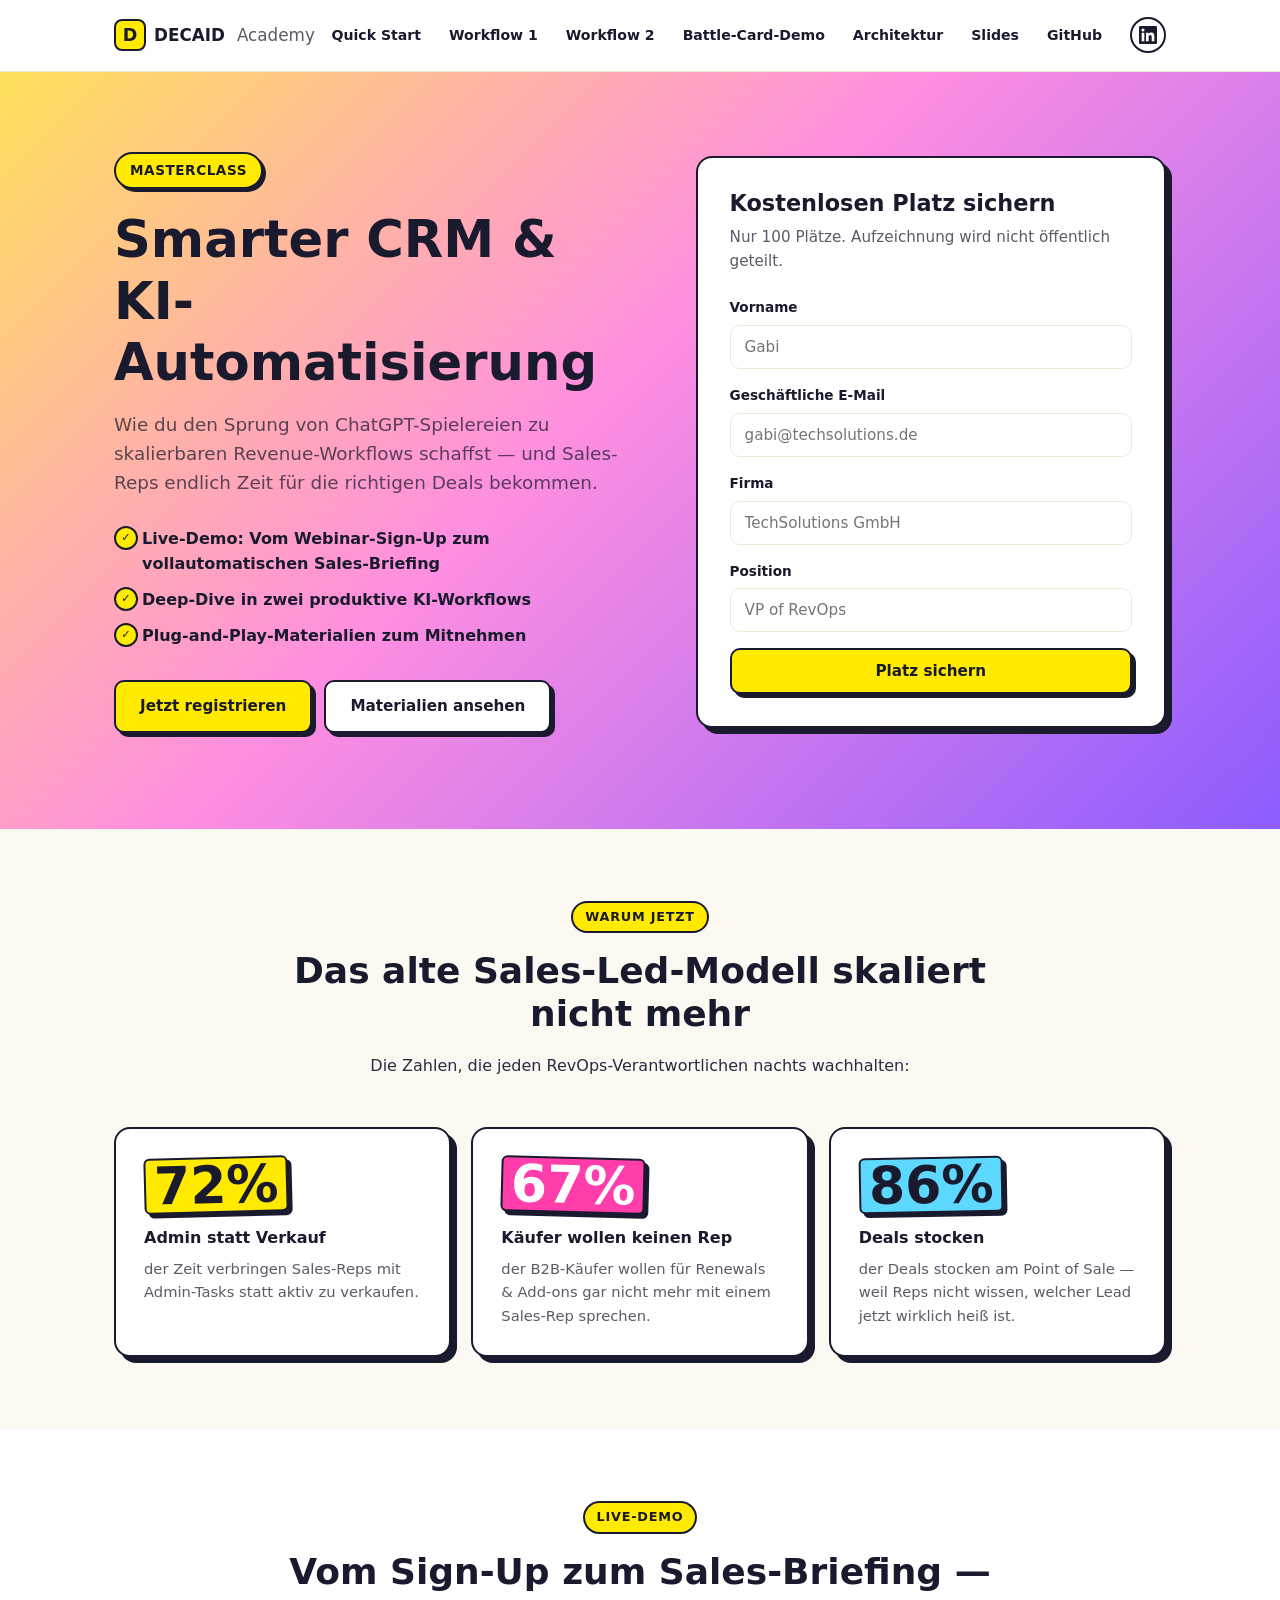
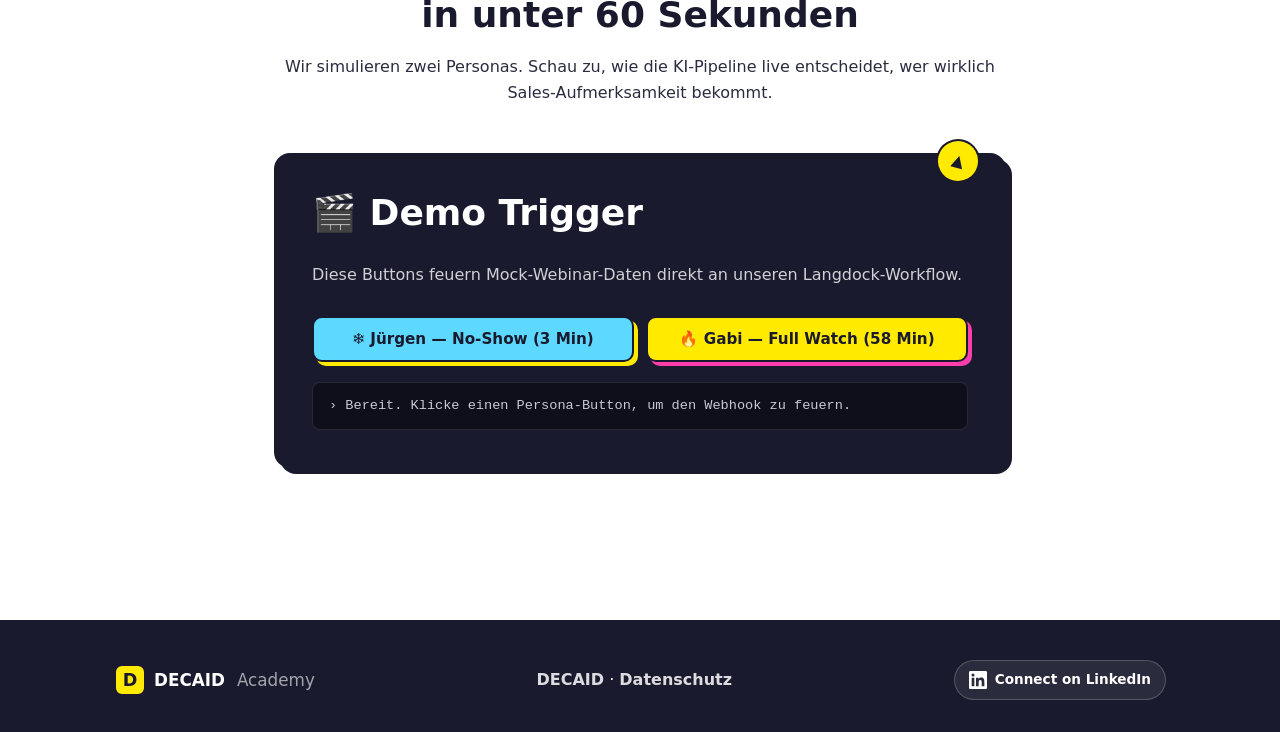
==== commit dc08b8d5: "feat: header LinkedIn quick-connect, Florian intro slide, pricing-cleanup Drei zusammenhängende Upda" ====
--- a/index.html
+++ b/index.html
@@ -31,6 +31,10 @@
         </ul>
       </nav>
 
+      <a href="https://www.linkedin.com/in/florian-langer/" target="_blank" rel="noopener" class="site-nav__linkedin" aria-label="Connect with Florian Langer on LinkedIn" title="Connect on LinkedIn">
+        <svg viewBox="0 0 24 24" fill="currentColor" aria-hidden="true"><path d="M20.45 20.45h-3.55v-5.57c0-1.33-.03-3.04-1.86-3.04-1.86 0-2.14 1.45-2.14 2.95v5.66H9.35V9h3.41v1.56h.05c.48-.9 1.64-1.86 3.38-1.86 3.61 0 4.27 2.38 4.27 5.47v6.28zM5.34 7.43a2.06 2.06 0 1 1 0-4.13 2.06 2.06 0 0 1 0 4.13zM7.12 20.45H3.56V9h3.56v11.45zM22.23 0H1.77C.79 0 0 .77 0 1.72v20.56C0 23.23.79 24 1.77 24h20.46C23.21 24 24 23.23 24 22.28V1.72C24 .77 23.21 0 22.23 0z"/></svg>
+      </a>
+
       <button class="site-nav__toggle" id="navToggle" aria-label="Menü öffnen" aria-expanded="false" aria-controls="mobileNav">
         <span></span><span></span><span></span>
       </button>
@@ -45,6 +49,7 @@
         <li><a href="materials/architecture.html">Architektur</a></li>
         <li><a href="slides/">Slides der Masterclass</a></li>
         <li><a href="https://github.com/floriandecaid/decaid-academy-masterclass-smart-crm-demo-florian-202605" target="_blank" rel="noopener">GitHub Repo</a></li>
+        <li><a href="https://www.linkedin.com/in/florian-langer/" target="_blank" rel="noopener">Connect on LinkedIn</a></li>
       </ul>
     </div>
   </header>
--- a/assets/styles.css
+++ b/assets/styles.css
@@ -157,6 +157,34 @@
   text-decoration: none;
 }
 
+/* Header LinkedIn Quick-Connect (icon-only on desktop, hidden on small) */
+.site-nav__linkedin {
+  display: inline-flex;
+  align-items: center;
+  justify-content: center;
+  width: 36px;
+  height: 36px;
+  margin-left: 8px;
+  border: 2px solid var(--decaid-ink);
+  border-radius: 50%;
+  background: var(--decaid-surface);
+  color: var(--decaid-ink);
+  text-decoration: none;
+  transition: background 0.15s, transform 0.1s, box-shadow 0.15s;
+  flex-shrink: 0;
+}
+.site-nav__linkedin svg {
+  width: 18px;
+  height: 18px;
+}
+.site-nav__linkedin:hover {
+  background: var(--decaid-primary);
+  color: var(--decaid-primary-ink);
+  transform: translate(-1px, -1px);
+  box-shadow: 2px 2px 0 var(--decaid-ink);
+  text-decoration: none;
+}
+
 /* Hamburger Toggle (mobile only) */
 .site-nav__toggle {
   display: none;
@@ -229,6 +257,7 @@
 /* Responsive: hide desktop nav, show hamburger on small screens */
 @media (max-width: 880px) {
   .site-nav { display: none; }
+  .site-nav__linkedin { display: none; }
   .site-nav__toggle { display: flex; }
   .header-meta { display: none; }
 }
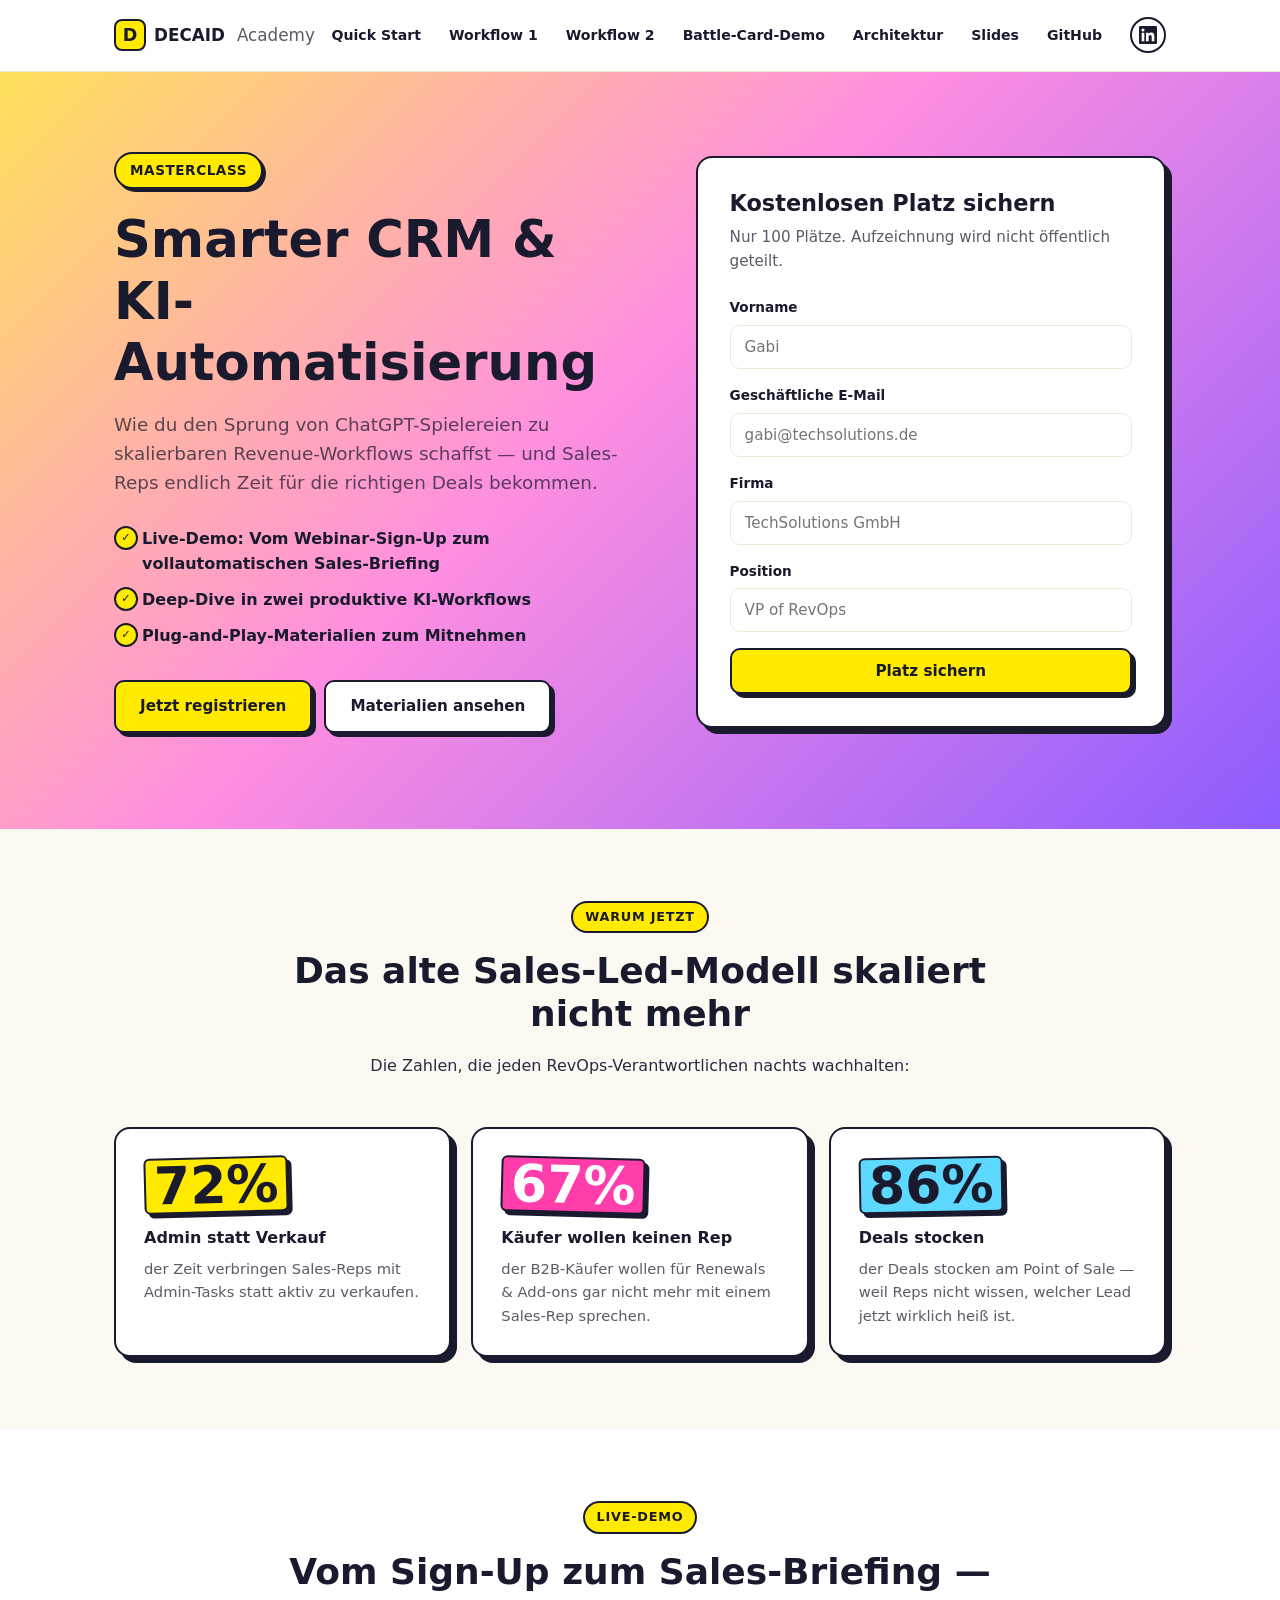
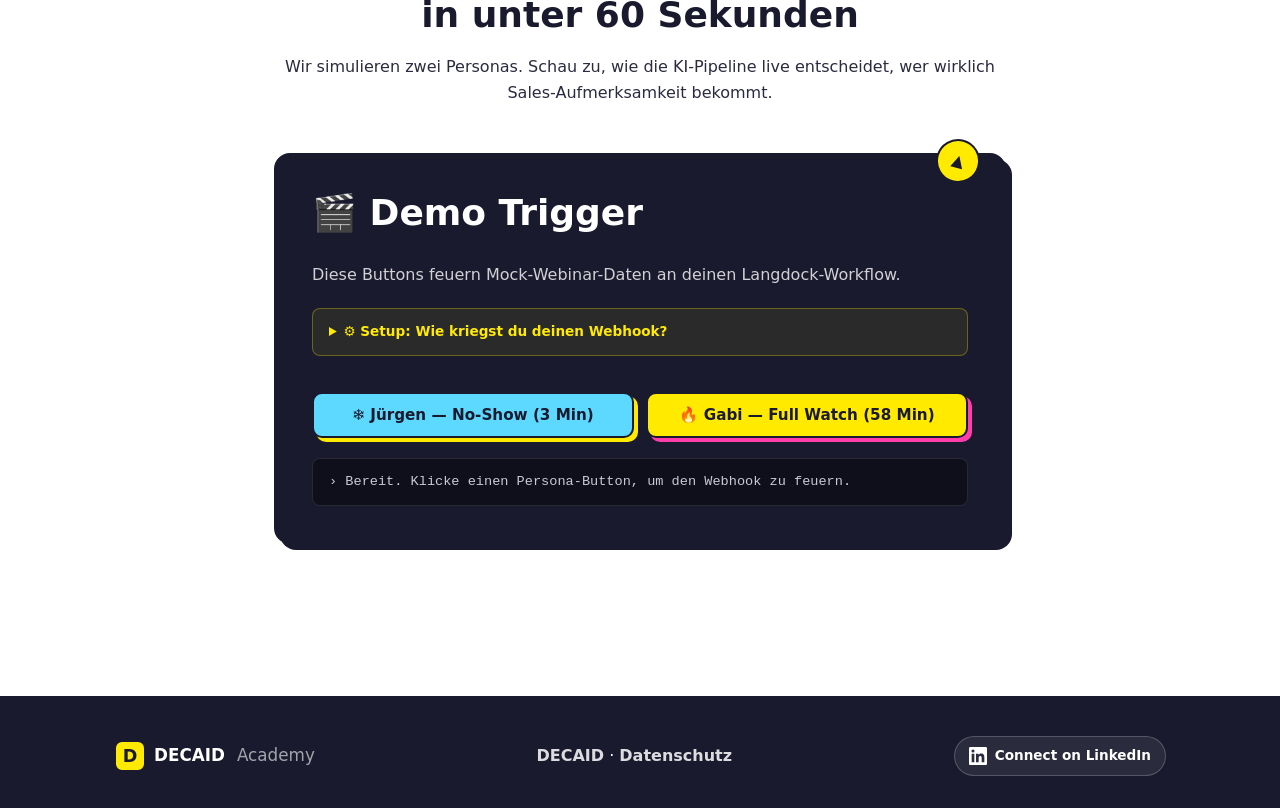
==== commit c9c6aba7: "chore: remove personal webhook URLs, add 'how to get webhook' explainers Beide Demo-Pages hatten Flo" ====
--- a/index.html
+++ b/index.html
@@ -147,7 +147,17 @@
 
       <div class="demo-panel" id="demoPanel">
         <h2>🎬 Demo Trigger</h2>
-        <p>Diese Buttons feuern Mock-Webinar-Daten direkt an unseren Langdock-Workflow.</p>
+        <p>Diese Buttons feuern Mock-Webinar-Daten an deinen Langdock-Workflow.</p>
+
+        <details style="margin-bottom: 8px; background: rgba(255,234,0,0.08); border: 1px solid rgba(255,234,0,0.3); border-radius: 8px; padding: 12px 16px;">
+          <summary style="cursor: pointer; font-weight: 700; color: var(--decaid-primary); font-size: 0.85rem;">⚙️ Setup: Wie kriegst du deinen Webhook?</summary>
+          <ol style="margin: 12px 0 0; padding-left: 22px; font-size: 0.82rem; line-height: 1.55; color: rgba(255,255,255,0.85);">
+            <li>Login bei <a href="https://app.langdock.com" target="_blank" rel="noopener" style="color: var(--decaid-primary);">app.langdock.com</a></li>
+            <li>Workflow 1 öffnen → <strong>Webhook-Node</strong> (ganz links) anklicken</li>
+            <li>Button <code style="background:rgba(0,0,0,0.4); padding:1px 6px; border-radius:4px;">Copy URL</code> klicken</li>
+            <li>In <code style="background:rgba(0,0,0,0.4); padding:1px 6px; border-radius:4px;">index.html</code> die Variable <code style="background:rgba(0,0,0,0.4); padding:1px 6px; border-radius:4px;">LANGDOCK_WEBHOOK_URL</code> ersetzen</li>
+          </ol>
+        </details>
 
         <div class="demo-panel__buttons">
           <button class="btn btn--demo-cold" data-persona="juergen" type="button">
@@ -202,10 +212,20 @@
     })();
 
     /* ────────────────────────────────────────────────────────────
-     * Konfiguration — Webhook für die Live-Demo der Masterclass.
-     * Wenn du das Repo forkst: Webhook hier durch deinen ersetzen.
+     * Konfiguration — Webhook für deinen Workflow 1.
+     *
+     * Wo bekommst du die URL?
+     *   1. Login bei app.langdock.com
+     *   2. Workflow 1 (Web Research & Smart Routing) öffnen
+     *   3. Webhook-Node (ganz links) anklicken
+     *   4. Button "Copy URL" klicken
+     *   5. Hier unten einsetzen — die URL beginnt mit
+     *      https://app.langdock.com/api/hooks/workflows/<workflow-id>
+     *
+     * Solange der Platzhalter steht, zeigt die Demo nur die JSON-Payload
+     * an, die gesendet werden würde — kein echter Trigger.
      * ──────────────────────────────────────────────────────────── */
-    const LANGDOCK_WEBHOOK_URL = "https://app.langdock.com/api/hooks/workflows/c2ac7fd1-380e-4a86-94d4-c3d517958095";
+    const LANGDOCK_WEBHOOK_URL = "<YOUR_WORKFLOW_1_WEBHOOK_URL>";
 
     /* ────────────────────────────────────────────────────────────
      * Mock-Personas für die Live-Demo.
@@ -252,7 +272,11 @@
 
       if (LANGDOCK_WEBHOOK_URL.startsWith("<")) {
         setStatus(
-          `⚠️  Kein Webhook konfiguriert.\n` +
+          `⚠️  Kein Webhook konfiguriert.\n\n` +
+          `So bekommst du die URL:\n` +
+          `1. app.langdock.com → dein Workflow öffnen\n` +
+          `2. Webhook-Node (links) anklicken\n` +
+          `3. "Copy URL" → in index.html als LANGDOCK_WEBHOOK_URL einsetzen\n\n` +
           `Würde senden:\n${JSON.stringify(payload, null, 2)}`,
           "err"
         );
